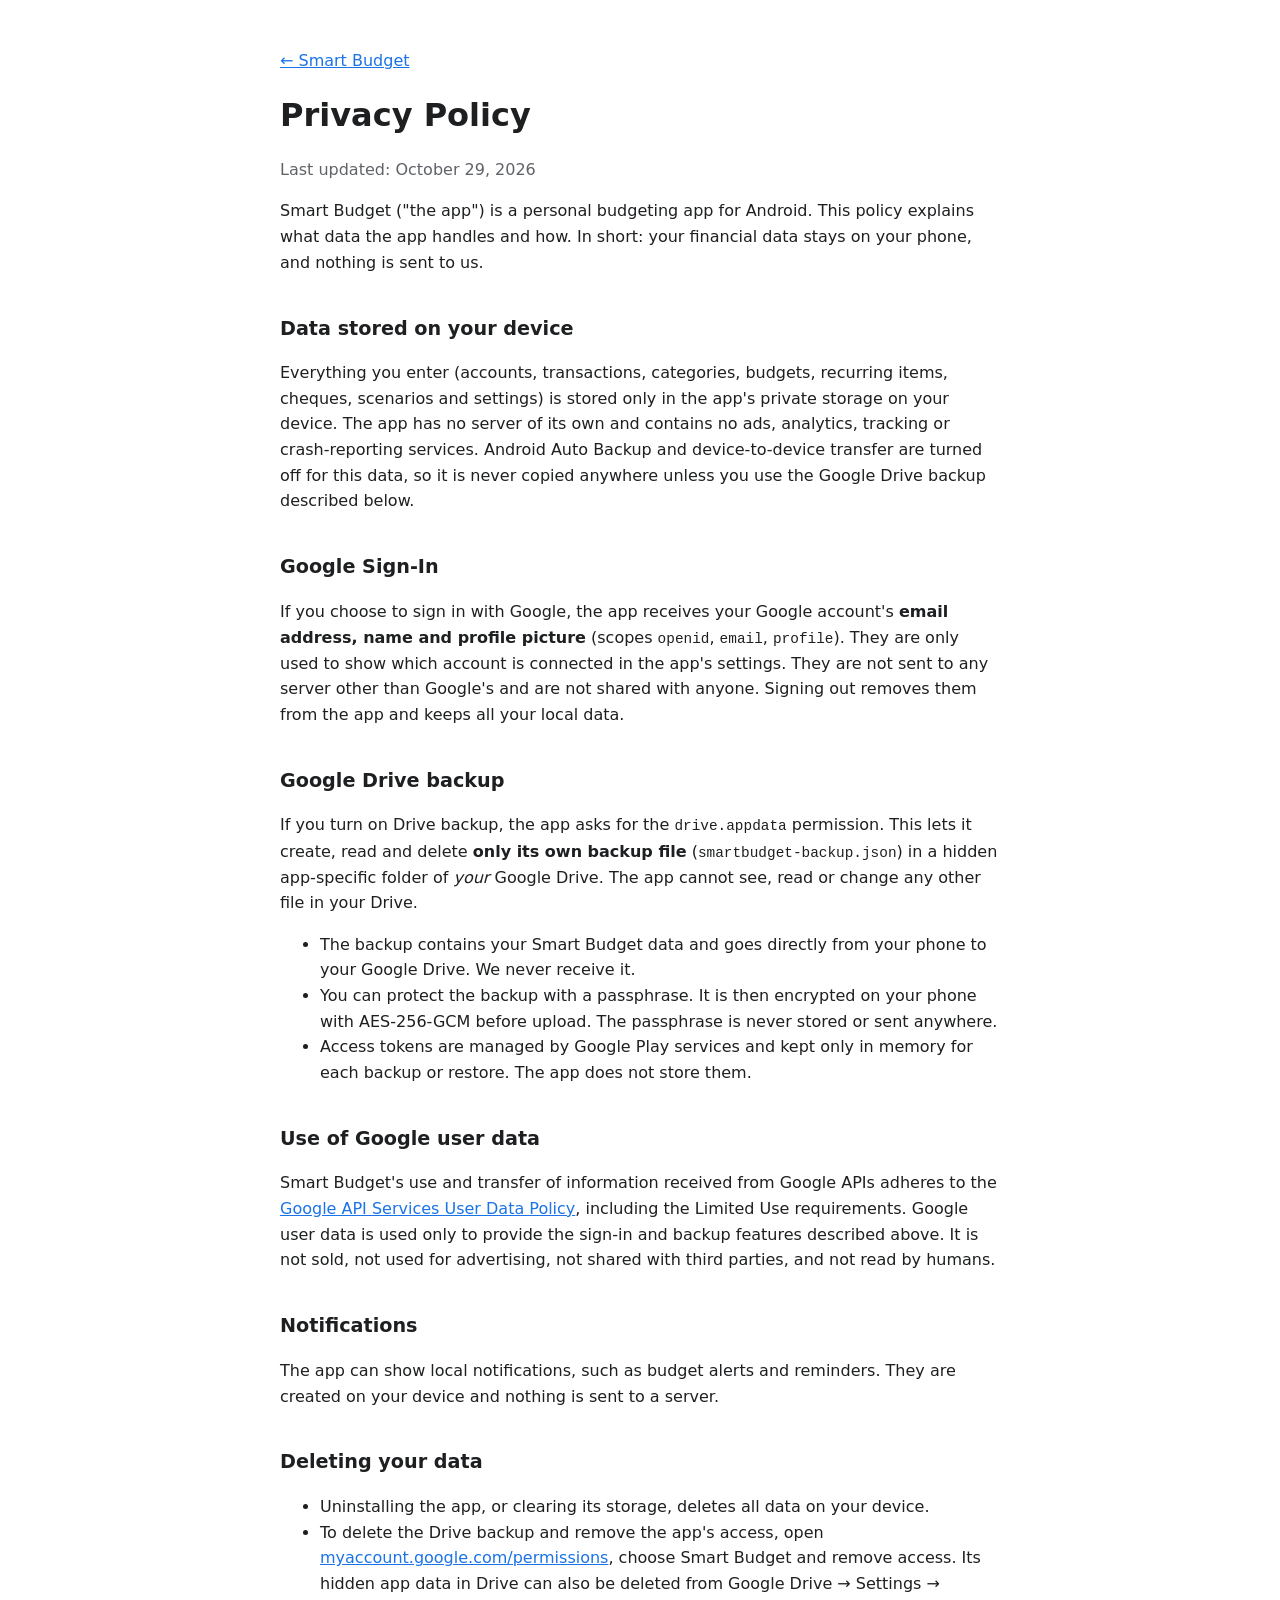
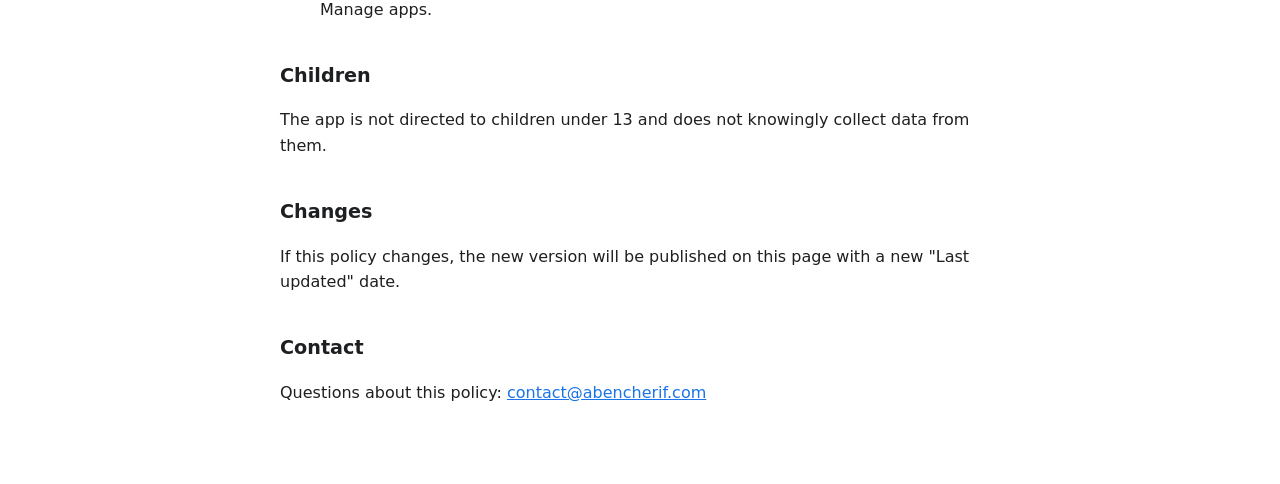
==== privacy.html @ a0bc5e6c "Smart Budget home page and privacy policy" ====
<!doctype html>
<html lang="en">
<head>
<meta charset="utf-8">
<meta name="viewport" content="width=device-width, initial-scale=1">
<title>Smart Budget – Privacy Policy</title>
<link rel="stylesheet" href="style.css">
</head>
<body>
<main>
<p><a href="./">← Smart Budget</a></p>
<h1>Privacy Policy</h1>
<p class="muted">Last updated: October 29, 2026</p>

<p>Smart Budget ("the app") is a personal budgeting app for Android. This policy explains what data the app
handles and how. In short: your financial data stays on your phone, and nothing is sent to us.</p>

<h2>Data stored on your device</h2>
<p>Everything you enter (accounts, transactions, categories, budgets, recurring items, cheques, scenarios and
settings) is stored only in the app's private storage on your device. The app has no server of its own and contains
no ads, analytics, tracking or crash-reporting services. Android Auto Backup and device-to-device transfer are turned
off for this data, so it is never copied anywhere unless you use the Google Drive backup described below.</p>

<h2>Google Sign-In</h2>
<p>If you choose to sign in with Google, the app receives your Google account's <strong>email address, name and
profile picture</strong> (scopes <code>openid</code>, <code>email</code>, <code>profile</code>). They are only used
to show which account is connected in the app's settings. They are not sent to any server other than Google's and
are not shared with anyone. Signing out removes them from the app and keeps all your local data.</p>

<h2>Google Drive backup</h2>
<p>If you turn on Drive backup, the app asks for the <code>drive.appdata</code> permission. This lets it create,
read and delete <strong>only its own backup file</strong> (<code>smartbudget-backup.json</code>) in a hidden
app-specific folder of <em>your</em> Google Drive. The app cannot see, read or change any other file in your Drive.</p>
<ul>
<li>The backup contains your Smart Budget data and goes directly from your phone to your Google Drive. We never receive it.</li>
<li>You can protect the backup with a passphrase. It is then encrypted on your phone with AES-256-GCM before upload. The passphrase is never stored or sent anywhere.</li>
<li>Access tokens are managed by Google Play services and kept only in memory for each backup or restore. The app does not store them.</li>
</ul>

<h2>Use of Google user data</h2>
<p>Smart Budget's use and transfer of information received from Google APIs adheres to the
<a href="https://developers.google.com/terms/api-services-user-data-policy">Google API Services User Data Policy</a>,
including the Limited Use requirements. Google user data is used only to provide the sign-in and backup features
described above. It is not sold, not used for advertising, not shared with third parties, and not read by humans.</p>

<h2>Notifications</h2>
<p>The app can show local notifications, such as budget alerts and reminders. They are created on your device and
nothing is sent to a server.</p>

<h2>Deleting your data</h2>
<ul>
<li>Uninstalling the app, or clearing its storage, deletes all data on your device.</li>
<li>To delete the Drive backup and remove the app's access, open
<a href="https://myaccount.google.com/permissions">myaccount.google.com/permissions</a>, choose Smart Budget and
remove access. Its hidden app data in Drive can also be deleted from Google Drive → Settings → Manage apps.</li>
</ul>

<h2>Children</h2>
<p>The app is not directed to children under 13 and does not knowingly collect data from them.</p>

<h2>Changes</h2>
<p>If this policy changes, the new version will be published on this page with a new "Last updated" date.</p>

<h2>Contact</h2>
<p>Questions about this policy: <a href="mailto:contact@abencherif.com">contact@abencherif.com</a></p>
</main>
</body>
</html>
---- style.css ----
:root { color-scheme: light dark; --fg: #1d1f21; --bg: #ffffff; --muted: #5f6368; --link: #1a73e8; }
@media (prefers-color-scheme: dark) { :root { --fg: #e8eaed; --bg: #17181a; --muted: #9aa0a6; --link: #8ab4f8; } }
body { margin: 0; background: var(--bg); color: var(--fg); font: 16px/1.6 system-ui, -apple-system, "Segoe UI", Roboto, sans-serif; }
main { max-width: 720px; margin: 0 auto; padding: 32px 16px 64px; }
h1 { font-size: 2rem; margin: 0 0 8px; }
h2 { font-size: 1.2rem; margin-top: 2em; }
a { color: var(--link); }
code { font-size: .9em; }
.lead { font-size: 1.15rem; }
.muted { color: var(--muted); }
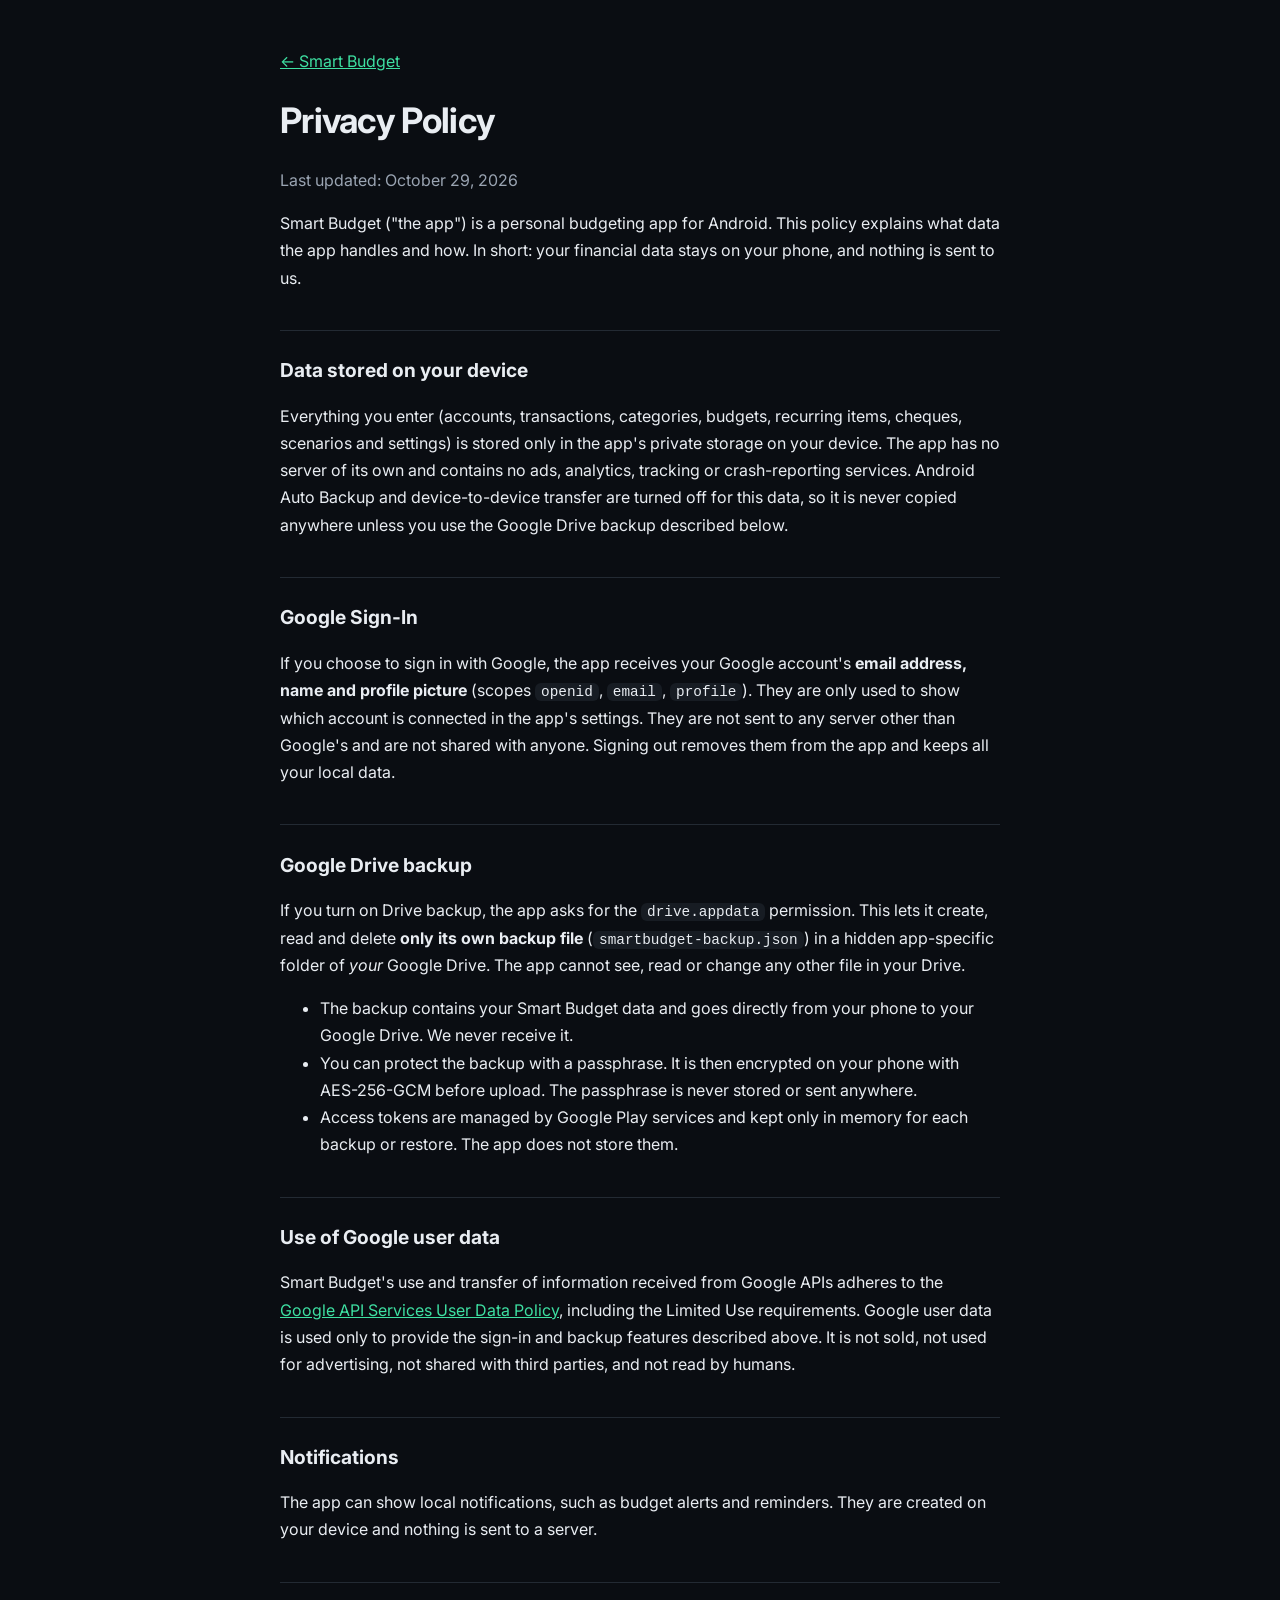
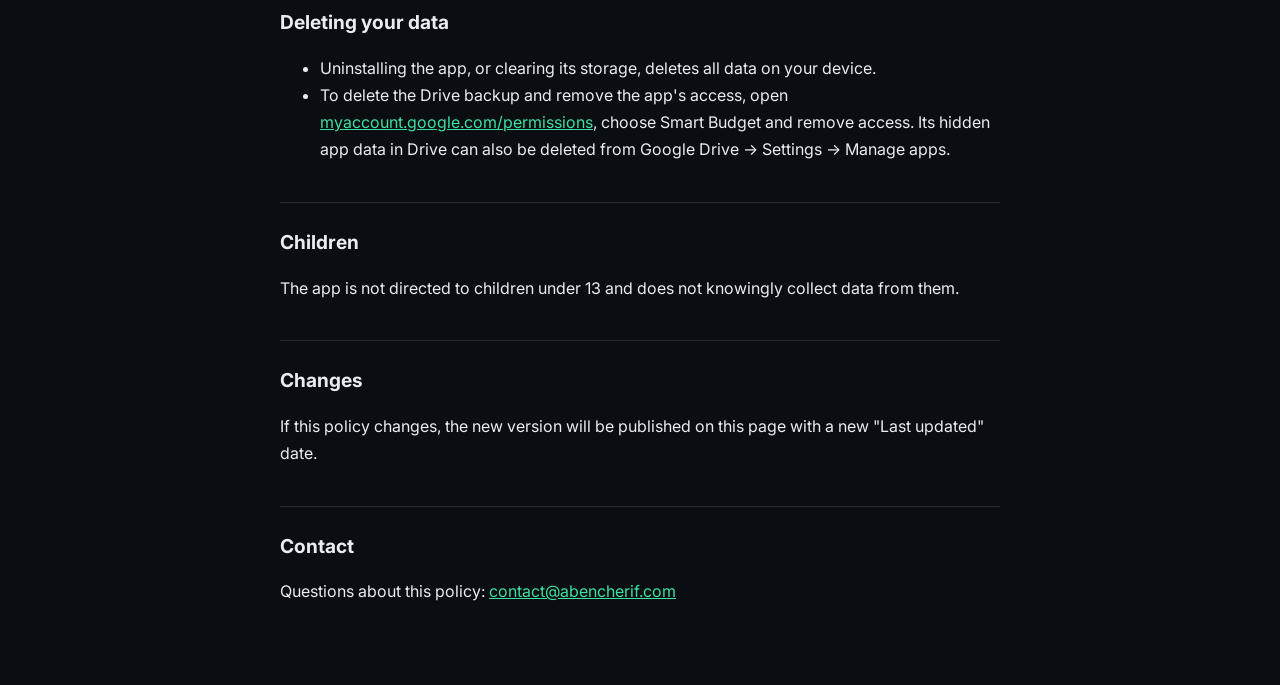
==== commit d2fb5126: "Landing page with intro film and app screens" ====
--- a/privacy.html
+++ b/privacy.html
@@ -4,6 +4,8 @@
 <meta charset="utf-8">
 <meta name="viewport" content="width=device-width, initial-scale=1">
 <title>Smart Budget – Privacy Policy</title>
+<link rel="icon" href="media/icon.svg" type="image/svg+xml">
+<link href="https://fonts.googleapis.com/css2?family=Inter:wght@400;600;700&display=swap" rel="stylesheet">
 <link rel="stylesheet" href="style.css">
 </head>
 <body>
--- a/style.css
+++ b/style.css
@@ -1,10 +1,9 @@
-:root { color-scheme: light dark; --fg: #1d1f21; --bg: #ffffff; --muted: #5f6368; --link: #1a73e8; }
-@media (prefers-color-scheme: dark) { :root { --fg: #e8eaed; --bg: #17181a; --muted: #9aa0a6; --link: #8ab4f8; } }
-body { margin: 0; background: var(--bg); color: var(--fg); font: 16px/1.6 system-ui, -apple-system, "Segoe UI", Roboto, sans-serif; }
-main { max-width: 720px; margin: 0 auto; padding: 32px 16px 64px; }
-h1 { font-size: 2rem; margin: 0 0 8px; }
-h2 { font-size: 1.2rem; margin-top: 2em; }
+:root { --fg: #E9EDF2; --bg: #0A0D12; --muted: #9AA4B2; --link: #3EE0A2; --line: #232A33; }
+body { margin: 0; background: var(--bg); color: var(--fg); font: 16px/1.7 Inter, system-ui, -apple-system, "Segoe UI", Roboto, sans-serif; -webkit-font-smoothing: antialiased; }
+main { max-width: 720px; margin: 0 auto; padding: 32px 20px 64px; }
+h1 { font-size: 2.2rem; letter-spacing: -.02em; margin: 16px 0 8px; }
+h2 { font-size: 1.2rem; margin-top: 2em; padding-top: 1.2em; border-top: 1px solid var(--line); }
 a { color: var(--link); }
-code { font-size: .9em; }
+code { font-size: .9em; background: #171C23; padding: 1px 6px; border-radius: 6px; }
 .lead { font-size: 1.15rem; }
 .muted { color: var(--muted); }
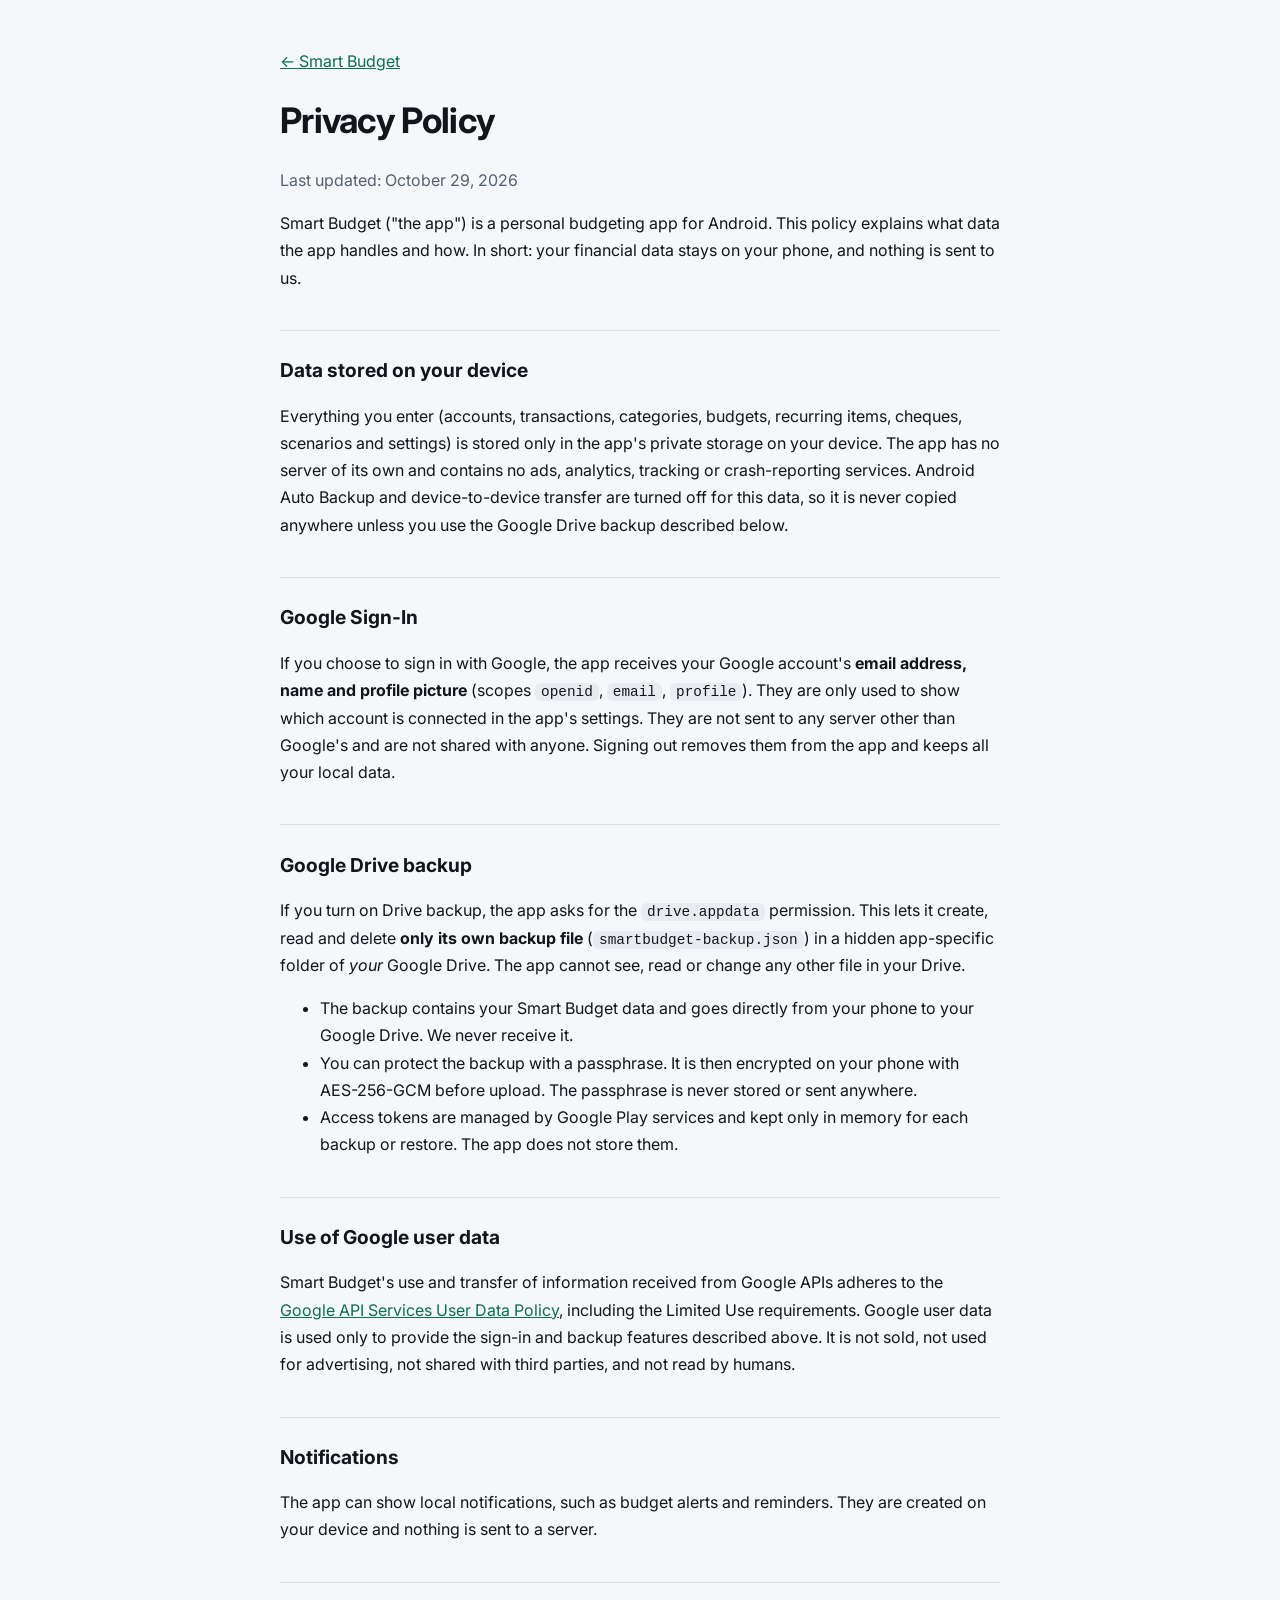
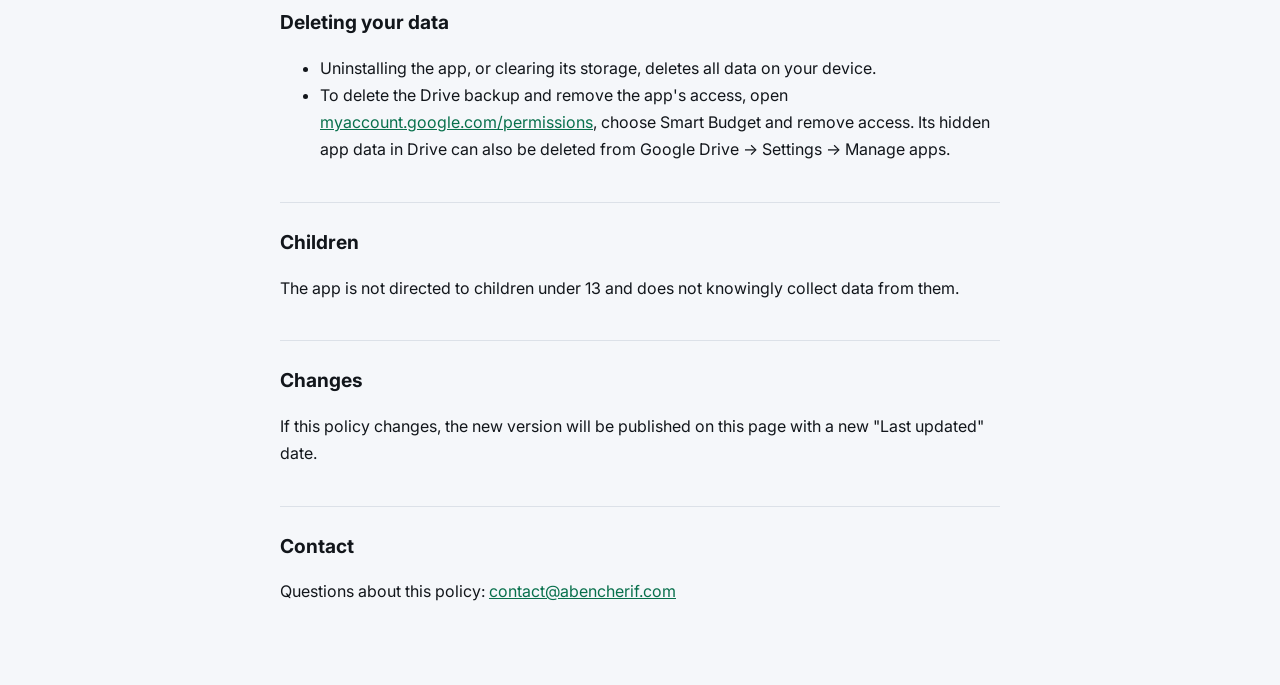
==== commit b66cd6e3: "Add light mode and responsive landing page" ====
--- a/privacy.html
+++ b/privacy.html
@@ -4,6 +4,13 @@
 <meta charset="utf-8">
 <meta name="viewport" content="width=device-width, initial-scale=1">
 <title>Smart Budget – Privacy Policy</title>
+<script>
+  (function () {
+    var saved;
+    try { saved = localStorage.getItem('theme'); } catch (e) {}
+    document.documentElement.dataset.theme = saved || (matchMedia('(prefers-color-scheme: light)').matches ? 'light' : 'dark');
+  })();
+</script>
 <link rel="icon" href="media/icon.svg" type="image/svg+xml">
 <link href="https://fonts.googleapis.com/css2?family=Inter:wght@400;600;700&display=swap" rel="stylesheet">
 <link rel="stylesheet" href="style.css">
--- a/style.css
+++ b/style.css
@@ -1,9 +1,10 @@
-:root { --fg: #E9EDF2; --bg: #0A0D12; --muted: #9AA4B2; --link: #3EE0A2; --line: #232A33; }
+:root { --fg: #E9EDF2; --bg: #0A0D12; --muted: #9AA4B2; --link: #3EE0A2; --line: #232A33; --code-bg: #171C23; color-scheme: dark; }
+:root[data-theme="light"] { --fg: #12161B; --bg: #F5F7FA; --muted: #55606E; --link: #08704C; --line: #DCE1E8; --code-bg: #E8ECF1; color-scheme: light; }
 body { margin: 0; background: var(--bg); color: var(--fg); font: 16px/1.7 Inter, system-ui, -apple-system, "Segoe UI", Roboto, sans-serif; -webkit-font-smoothing: antialiased; }
 main { max-width: 720px; margin: 0 auto; padding: 32px 20px 64px; }
 h1 { font-size: 2.2rem; letter-spacing: -.02em; margin: 16px 0 8px; }
 h2 { font-size: 1.2rem; margin-top: 2em; padding-top: 1.2em; border-top: 1px solid var(--line); }
 a { color: var(--link); }
-code { font-size: .9em; background: #171C23; padding: 1px 6px; border-radius: 6px; }
+code { font-size: .9em; background: var(--code-bg); padding: 1px 6px; border-radius: 6px; }
 .lead { font-size: 1.15rem; }
 .muted { color: var(--muted); }
